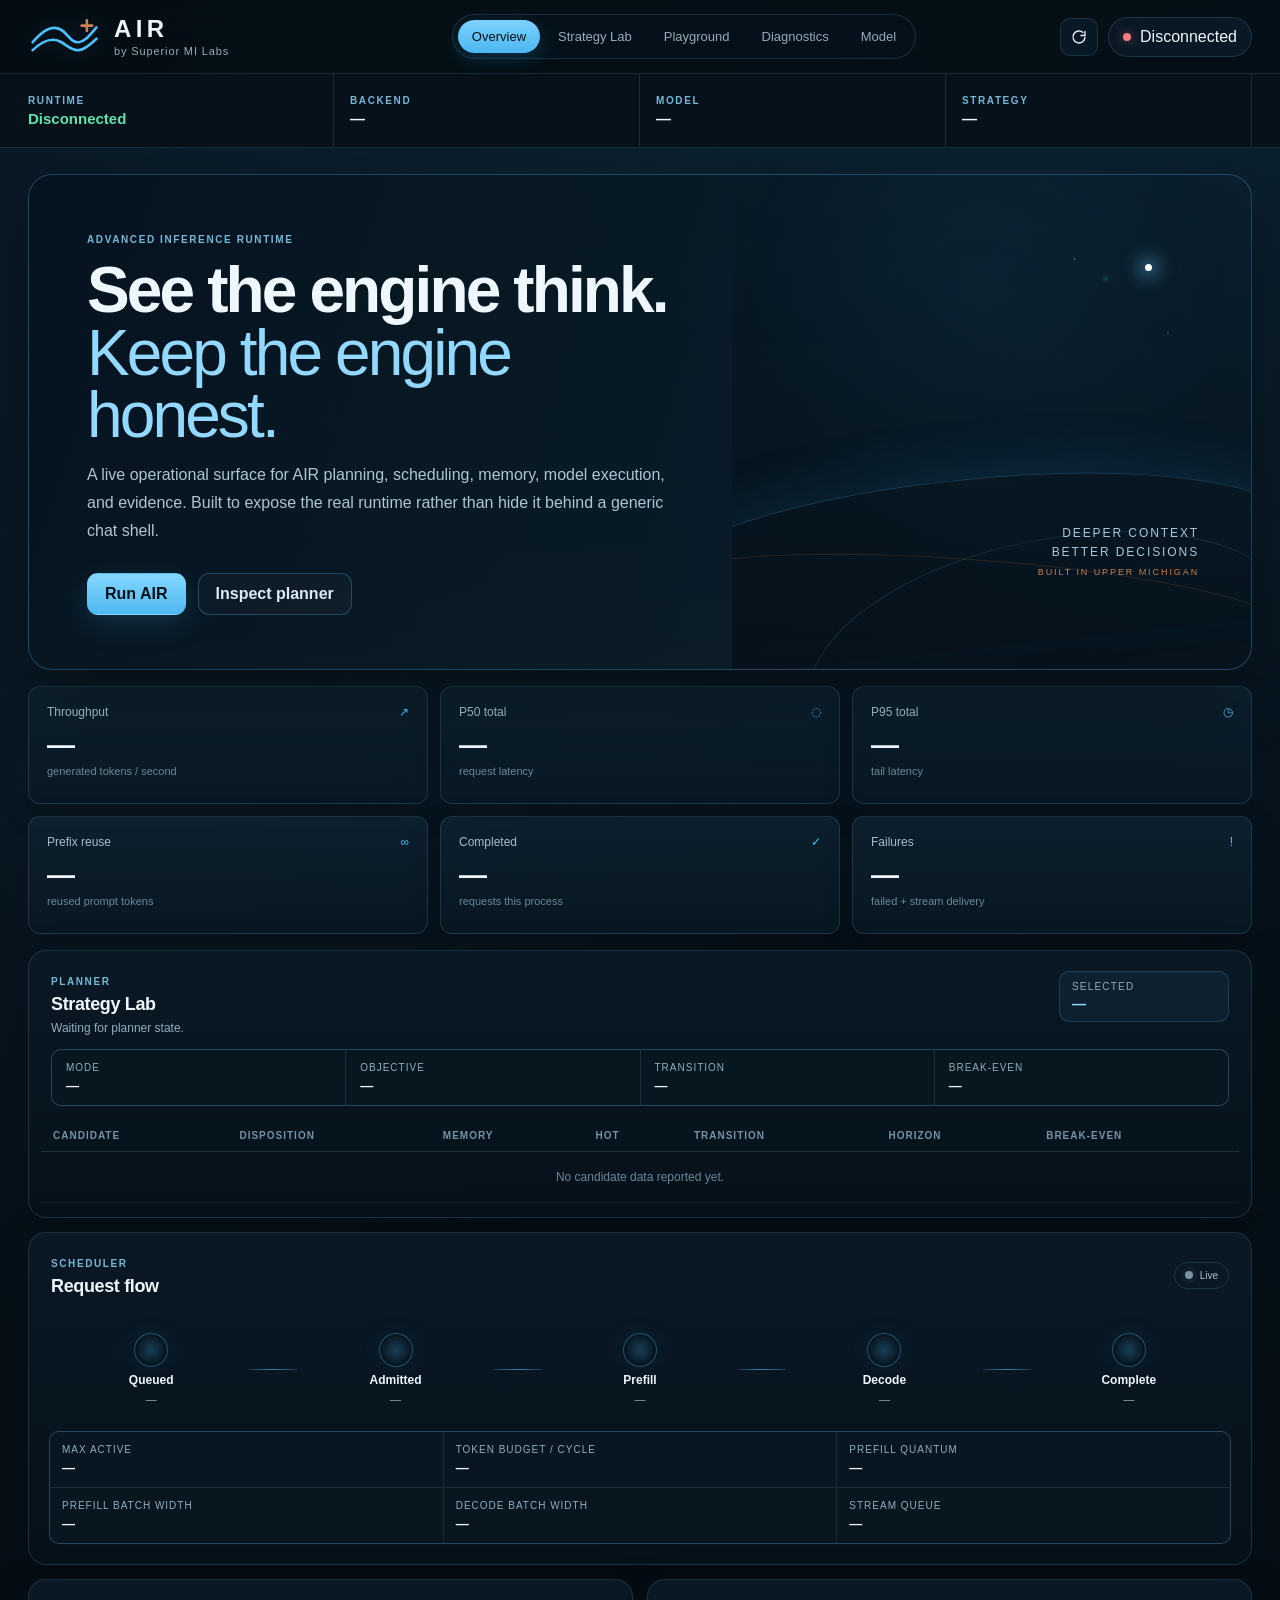
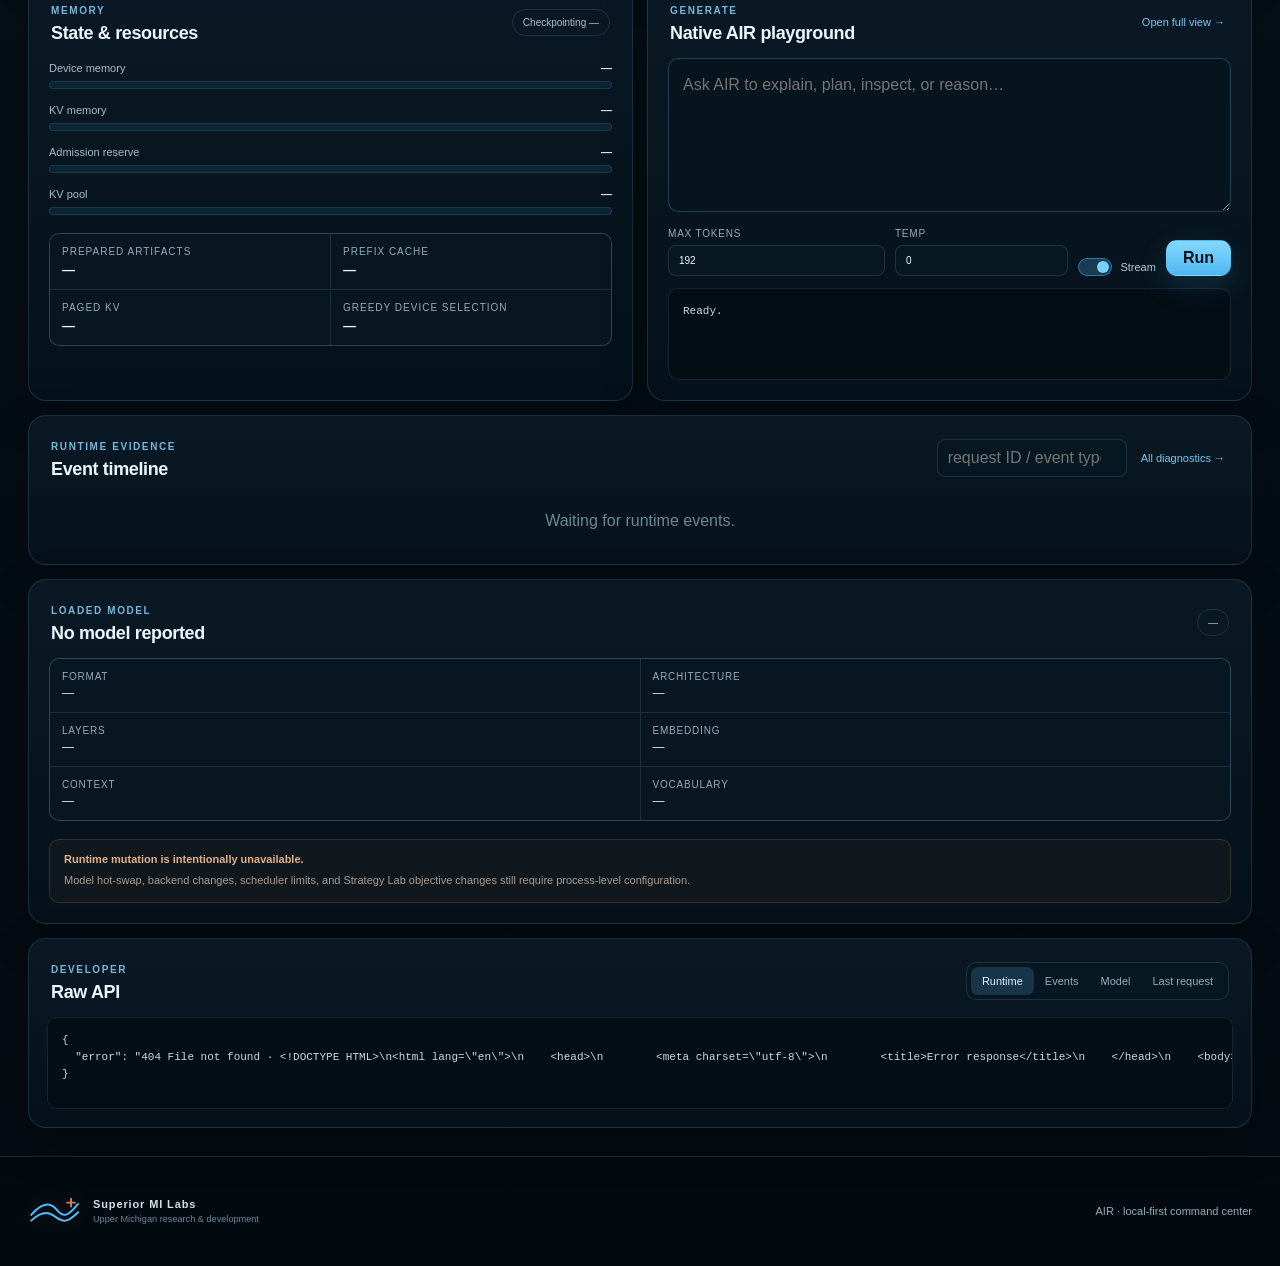
==== web/index.html @ d056caa7 "AIR 0.9.12 public source release" ====
<!doctype html>
<html lang="en">
<head>
  <meta charset="utf-8" />
  <meta name="viewport" content="width=device-width, initial-scale=1" />
  <meta name="theme-color" content="#07111a" />
  <meta name="color-scheme" content="dark" />
  <title>AIR Command Center · Superior MI Labs</title>
  <meta name="description" content="AIR runtime command center by Superior MI Labs." />
  <link rel="stylesheet" href="./styles.css" />
</head>
<body>
  <div class="app-shell" id="appShell">
    <header class="site-header">
      <a class="brand" href="#overview" aria-label="AIR home">
        <svg class="brand-mark" viewBox="0 0 84 48" role="img" aria-label="Superior MI Labs wave mark">
          <path d="M5 30c13-15 23-20 33-14 8 5 11 15 20 14 7-1 12-8 20-17" />
          <path d="M5 39c13-12 23-15 33-9 7 4 12 10 20 9 8-1 13-7 20-13" />
          <path class="mark-accent" d="M67 5v12M61 11h12" />
        </svg>
        <span class="brand-copy">
          <strong>AIR</strong>
          <span>by Superior MI Labs</span>
        </span>
      </a>

      <nav class="main-nav" aria-label="Primary navigation">
        <button class="nav-link active" data-view="overview">Overview</button>
        <button class="nav-link" data-view="strategy">Strategy Lab</button>
        <button class="nav-link" data-view="playground">Playground</button>
        <button class="nav-link" data-view="diagnostics">Diagnostics</button>
        <button class="nav-link" data-view="model">Model</button>
      </nav>

      <div class="header-actions">
        <button class="icon-button" id="refreshNow" title="Refresh now" aria-label="Refresh runtime">
          <svg viewBox="0 0 24 24"><path d="M20 12a8 8 0 1 1-2.3-5.7M20 4v6h-6"/></svg>
        </button>
        <button class="connection-pill" id="connectionPill" aria-live="polite">
          <span class="status-dot status-unknown"></span>
          <span id="connectionLabel">Connecting</span>
        </button>
      </div>
    </header>

    <div class="status-strip" aria-label="Live runtime summary">
      <div class="strip-item emphasis">
        <span class="eyebrow">Runtime</span>
        <strong id="stripStatus">Connecting…</strong>
      </div>
      <div class="strip-item"><span class="eyebrow">Backend</span><strong id="stripBackend">—</strong></div>
      <div class="strip-item"><span class="eyebrow">Model</span><strong id="stripModel">—</strong></div>
      <div class="strip-item"><span class="eyebrow">Strategy</span><strong id="stripStrategy">—</strong></div>
      <div class="strip-item"><span class="eyebrow">Active</span><strong id="stripActive">—</strong></div>
      <div class="strip-item"><span class="eyebrow">Queued</span><strong id="stripQueued">—</strong></div>
      <div class="strip-item wide"><span class="eyebrow">Generated tok/s</span><strong id="stripTps">—</strong><span class="sparkline" id="throughputSpark"></span></div>
    </div>

    <main>
      <section class="view active" id="view-overview" data-view-section="overview">
        <section class="hero-panel">
          <div class="hero-copy">
            <span class="kicker">Advanced Inference Runtime</span>
            <h1>See the engine think.<br><span>Keep the engine honest.</span></h1>
            <p>A live operational surface for AIR planning, scheduling, memory, model execution, and evidence. Built to expose the real runtime rather than hide it behind a generic chat shell.</p>
            <div class="hero-actions">
              <button class="primary-button" data-jump="playground">Run AIR</button>
              <button class="secondary-button" data-jump="strategy">Inspect planner</button>
            </div>
          </div>
          <div class="hero-visual" aria-hidden="true">
            <div class="horizon horizon-one"></div>
            <div class="horizon horizon-two"></div>
            <div class="horizon horizon-three"></div>
            <div class="north-star"></div>
            <div class="hero-quote">DEEPER CONTEXT<br>BETTER DECISIONS<br><span>BUILT IN UPPER MICHIGAN</span></div>
          </div>
        </section>

        <section class="metric-grid" aria-label="Runtime metrics">
          <article class="metric-card"><div class="metric-head"><span>Throughput</span><span class="metric-icon">↗</span></div><strong id="metricTps">—</strong><small>generated tokens / second</small></article>
          <article class="metric-card"><div class="metric-head"><span>P50 total</span><span class="metric-icon">◌</span></div><strong id="metricP50">—</strong><small>request latency</small></article>
          <article class="metric-card"><div class="metric-head"><span>P95 total</span><span class="metric-icon">◷</span></div><strong id="metricP95">—</strong><small>tail latency</small></article>
          <article class="metric-card"><div class="metric-head"><span>Prefix reuse</span><span class="metric-icon">∞</span></div><strong id="metricPrefix">—</strong><small>reused prompt tokens</small></article>
          <article class="metric-card"><div class="metric-head"><span>Completed</span><span class="metric-icon">✓</span></div><strong id="metricCompleted">—</strong><small>requests this process</small></article>
          <article class="metric-card"><div class="metric-head"><span>Failures</span><span class="metric-icon">!</span></div><strong id="metricFailed">—</strong><small>failed + stream delivery</small></article>
        </section>

        <section class="dashboard-grid">
          <article class="panel panel-strategy">
            <div class="panel-header">
              <div><span class="panel-kicker">Planner</span><h2>Strategy Lab</h2><p id="plannerReason">Waiting for planner state.</p></div>
              <div class="selected-strategy"><span>Selected</span><strong id="strategySelected">—</strong></div>
            </div>
            <div class="strategy-summary" id="strategySummary">
              <div><span>Mode</span><strong id="plannerMode">—</strong></div>
              <div><span>Objective</span><strong id="plannerObjective">—</strong></div>
              <div><span>Transition</span><strong id="plannerTransition">—</strong></div>
              <div><span>Break-even</span><strong id="plannerBreakEven">—</strong></div>
            </div>
            <div class="table-wrap">
              <table class="data-table">
                <thead><tr><th>Candidate</th><th>Disposition</th><th>Memory</th><th>Hot</th><th>Transition</th><th>Horizon</th><th>Break-even</th></tr></thead>
                <tbody id="candidateRows"><tr><td colspan="7" class="empty-cell">No candidate data reported yet.</td></tr></tbody>
              </table>
            </div>
          </article>

          <article class="panel panel-flow">
            <div class="panel-header compact">
              <div><span class="panel-kicker">Scheduler</span><h2>Request flow</h2></div>
              <span class="live-badge"><span class="status-dot status-unknown"></span>Live</span>
            </div>
            <div class="flow-line" id="requestFlow">
              <div class="flow-stage"><span class="flow-orb" id="flowQueuedOrb"></span><strong>Queued</strong><em id="flowQueued">—</em></div>
              <span class="flow-connector"></span>
              <div class="flow-stage"><span class="flow-orb" id="flowAdmittedOrb"></span><strong>Admitted</strong><em id="flowAdmitted">—</em></div>
              <span class="flow-connector"></span>
              <div class="flow-stage"><span class="flow-orb" id="flowPrefillOrb"></span><strong>Prefill</strong><em id="flowPrefill">—</em></div>
              <span class="flow-connector"></span>
              <div class="flow-stage"><span class="flow-orb" id="flowDecodeOrb"></span><strong>Decode</strong><em id="flowDecode">—</em></div>
              <span class="flow-connector"></span>
              <div class="flow-stage"><span class="flow-orb" id="flowCompleteOrb"></span><strong>Complete</strong><em id="flowComplete">—</em></div>
            </div>
            <div class="scheduler-grid">
              <div><span>Max active</span><strong id="schedMaxActive">—</strong></div>
              <div><span>Token budget / cycle</span><strong id="schedTokenBudget">—</strong></div>
              <div><span>Prefill quantum</span><strong id="schedPrefillQuantum">—</strong></div>
              <div><span>Prefill batch width</span><strong id="schedPrefillBatch">—</strong></div>
              <div><span>Decode batch width</span><strong id="schedDecodeBatch">—</strong></div>
              <div><span>Stream queue</span><strong id="schedStreamQueue">—</strong></div>
            </div>
          </article>

          <article class="panel panel-memory">
            <div class="panel-header compact">
              <div><span class="panel-kicker">Memory</span><h2>State & resources</h2></div>
              <span class="capability-chip" id="checkpointingChip">Checkpointing —</span>
            </div>
            <div class="resource-bars">
              <div class="resource-row"><div><span>Device memory</span><strong id="deviceMemoryLabel">—</strong></div><div class="bar"><span id="deviceMemoryBar"></span></div></div>
              <div class="resource-row"><div><span>KV memory</span><strong id="kvMemoryLabel">—</strong></div><div class="bar"><span id="kvMemoryBar"></span></div></div>
              <div class="resource-row"><div><span>Admission reserve</span><strong id="admissionLabel">—</strong></div><div class="bar"><span id="admissionBar"></span></div></div>
              <div class="resource-row"><div><span>KV pool</span><strong id="kvPoolLabel">—</strong></div><div class="bar"><span id="kvPoolBar"></span></div></div>
            </div>
            <div class="memory-facts">
              <div><span>Prepared artifacts</span><strong id="preparedArtifacts">—</strong></div>
              <div><span>Prefix cache</span><strong id="prefixCacheCap">—</strong></div>
              <div><span>Paged KV</span><strong id="pagedKvCap">—</strong></div>
              <div><span>Greedy device selection</span><strong id="greedyCap">—</strong></div>
            </div>
            <div class="optional-module" id="sequenceStoreModule" hidden>
              <span class="panel-kicker">Detected capability</span>
              <h3>Sequence state store</h3>
              <div class="mini-grid" id="sequenceStoreGrid"></div>
            </div>
          </article>

          <article class="panel panel-playground compact-playground">
            <div class="panel-header compact">
              <div><span class="panel-kicker">Generate</span><h2>Native AIR playground</h2></div>
              <button class="text-button" data-jump="playground">Open full view →</button>
            </div>
            <textarea id="quickPrompt" rows="5" placeholder="Ask AIR to explain, plan, inspect, or reason…"></textarea>
            <div class="quick-controls">
              <label>Max tokens <input id="quickMaxTokens" type="number" min="1" max="4096" value="192"></label>
              <label>Temp <input id="quickTemperature" type="number" min="0" max="2" step="0.1" value="0"></label>
              <label class="toggle-label"><input id="quickStream" type="checkbox" checked><span class="toggle"></span>Stream</label>
              <button class="primary-button small" id="quickRun">Run</button>
            </div>
            <pre class="response-box" id="quickResponse" aria-live="polite">Ready.</pre>
          </article>

          <article class="panel panel-events">
            <div class="panel-header compact">
              <div><span class="panel-kicker">Runtime evidence</span><h2>Event timeline</h2></div>
              <div class="event-controls"><input id="overviewEventFilter" type="search" placeholder="request ID / event type"><button class="text-button" data-jump="diagnostics">All diagnostics →</button></div>
            </div>
            <div class="event-list" id="overviewEvents"><div class="empty-state">Waiting for runtime events.</div></div>
          </article>

          <article class="panel panel-model">
            <div class="panel-header compact">
              <div><span class="panel-kicker">Loaded model</span><h2 id="modelTitle">No model reported</h2></div>
              <span class="backend-badge" id="modelBackendBadge">—</span>
            </div>
            <dl class="spec-grid">
              <div><dt>Format</dt><dd id="modelFormat">—</dd></div>
              <div><dt>Architecture</dt><dd id="modelArch">—</dd></div>
              <div><dt>Layers</dt><dd id="modelLayers">—</dd></div>
              <div><dt>Embedding</dt><dd id="modelEmbedding">—</dd></div>
              <div><dt>Context</dt><dd id="modelContext">—</dd></div>
              <div><dt>Vocabulary</dt><dd id="modelVocab">—</dd></div>
            </dl>
            <div class="readonly-note"><strong>Runtime mutation is intentionally unavailable.</strong><span>Model hot-swap, backend changes, scheduler limits, and Strategy Lab objective changes still require process-level configuration.</span></div>
          </article>

          <article class="panel panel-api">
            <div class="panel-header compact">
              <div><span class="panel-kicker">Developer</span><h2>Raw API</h2></div>
              <div class="segmented compact-segmented" id="rawApiTabs">
                <button class="segment active" data-raw="runtime">Runtime</button>
                <button class="segment" data-raw="events">Events</button>
                <button class="segment" data-raw="model">Model</button>
                <button class="segment" data-raw="last">Last request</button>
              </div>
            </div>
            <pre class="code-panel" id="rawApiOutput">{}</pre>
          </article>
        </section>
      </section>

      <section class="view" id="view-strategy" data-view-section="strategy">
        <div class="section-heading"><span class="kicker">Strategy Lab</span><h1>Planner decisions, exposed.</h1><p>The selected strategy and every reported candidate remain tied to AIR's runtime snapshot. This page never fabricates a planner verdict.</p></div>
        <div class="two-column-layout">
          <article class="panel large-panel">
            <div class="panel-header"><div><span class="panel-kicker">Current planner</span><h2 id="strategyPageSelected">—</h2><p id="strategyPageReason">No planner decision reported yet.</p></div><span class="backend-badge" id="strategyPageBackend">—</span></div>
            <div class="decision-grid">
              <div><span>Mode</span><strong id="strategyMode">—</strong></div><div><span>Manifest</span><strong id="strategyManifest">—</strong></div><div><span>Objective</span><strong id="strategyObjective">—</strong></div><div><span>Eligible</span><strong id="strategyEligible">—</strong></div><div><span>Prepared state</span><strong id="strategyPrepared">—</strong></div><div><span>KV page</span><strong id="strategyKvPage">—</strong></div>
            </div>
            <div class="table-wrap spacious"><table class="data-table"><thead><tr><th>Strategy</th><th>Disposition</th><th>Eligible</th><th>Memory feasible</th><th>Prepared hot</th><th>Transition</th><th>Horizon</th><th>Break-even</th><th>Artifact bytes</th></tr></thead><tbody id="strategyPageRows"><tr><td colspan="9" class="empty-cell">No candidate data reported.</td></tr></tbody></table></div>
          </article>
          <aside class="panel insight-panel"><span class="panel-kicker">Execution tactics</span><h2>Selected physical path</h2><dl class="stacked-specs"><div><dt>Backend</dt><dd id="tacticBackend">—</dd></div><div><dt>Prefill quantum</dt><dd id="tacticPrefillQuantum">—</dd></div><div><dt>Prefill block linear</dt><dd id="tacticPrefillLinear">—</dd></div><div><dt>Decode block linear</dt><dd id="tacticDecodeLinear">—</dd></div><div><dt>Decode output linear</dt><dd id="tacticDecodeOutput">—</dd></div><div><dt>Prefill attention</dt><dd id="tacticPrefillAttention">—</dd></div><div><dt>Decode attention</dt><dd id="tacticDecodeAttention">—</dd></div></dl><div class="readonly-note"><strong>Read only by design.</strong><span>The current HTTP surface does not expose runtime planner mutation. AIR remains the sole decision authority.</span></div></aside>
        </div>
      </section>

      <section class="view" id="view-playground" data-view-section="playground">
        <div class="section-heading"><span class="kicker">Playground</span><h1>Talk to AIR without hiding AIR.</h1><p>Use the native endpoint for full request metrics, or the compatible chat/completion surfaces when semantics matter more than detailed timing.</p></div>
        <div class="playground-layout">
          <article class="panel playground-console">
            <div class="segmented" id="playgroundModeTabs"><button class="segment active" data-mode="native">Native AIR</button><button class="segment" data-mode="chat">Chat</button><button class="segment" data-mode="completion">Completion</button></div>
            <textarea id="playgroundPrompt" rows="12" placeholder="Describe what you want AIR to reason about…"></textarea>
            <div class="control-grid">
              <label>Max tokens<input id="maxTokens" type="number" min="1" max="8192" value="256"></label>
              <label>Temperature<input id="temperature" type="number" min="0" max="2" step="0.1" value="0"></label>
              <label>Top-p<input id="topP" type="number" min="0" max="1" step="0.05" value="1"></label>
              <label>Top-k<input id="topK" type="number" min="0" max="1000" value="0"></label>
              <label>Seed<input id="seed" type="number" value="0"></label>
              <label class="toggle-label strong-toggle"><input id="streamToggle" type="checkbox" checked><span class="toggle"></span>Streaming</label>
            </div>
            <div class="run-row"><button class="primary-button" id="runPlayground">Run request</button><button class="secondary-button danger" id="abortPlayground" disabled>Abort stream</button><span id="playgroundStatus">Ready.</span></div>
            <pre class="response-box large" id="playgroundResponse" aria-live="polite"></pre>
          </article>
          <aside class="panel request-inspector"><span class="panel-kicker">Request inspector</span><h2>Native timing</h2><div class="waterfall" id="timingWaterfall"><div class="empty-state">Run a native AIR request to populate detailed request metrics.</div></div><div class="inspector-facts" id="requestFacts"></div></aside>
        </div>
      </section>

      <section class="view" id="view-diagnostics" data-view-section="diagnostics">
        <div class="section-heading"><span class="kicker">Diagnostics</span><h1>Events first. Assumptions never.</h1><p>A bounded browser history merges AIR's recent event window by sequence number. Filters are presentation-only.</p></div>
        <article class="panel diagnostics-panel">
          <div class="diagnostic-toolbar"><input id="eventSearch" type="search" placeholder="Filter by request ID, type, detail, or sequence"><select id="eventTypeFilter"><option value="">All event types</option></select><span id="eventCount">0 events</span></div>
          <div class="diagnostic-table-wrap"><table class="data-table diagnostic-table"><thead><tr><th>Time</th><th>Seq</th><th>Category</th><th>Event</th><th>Request</th><th>Detail</th></tr></thead><tbody id="diagnosticRows"><tr><td colspan="6" class="empty-cell">No events reported.</td></tr></tbody></table></div>
        </article>
        <div class="two-column-layout lower-gap">
          <article class="panel"><div class="panel-header compact"><div><span class="panel-kicker">Raw diagnostics</span><h2>Prometheus metrics</h2></div><button class="text-button" id="refreshMetrics">Refresh</button></div><pre class="code-panel tall" id="metricsOutput"># Metrics not loaded yet.</pre></article>
          <article class="panel"><span class="panel-kicker">Connection</span><h2>Frontend runtime behavior</h2><dl class="stacked-specs"><div><dt>Polling</dt><dd>0.8s visible / 3s hidden</dd></div><div><dt>Event history</dt><dd>Bounded to 400 unique sequences</dd></div><div><dt>Transport</dt><dd>Same-origin fetch</dd></div><div><dt>Streaming</dt><dd>POST + ReadableStream SSE parsing</dd></div><div><dt>Output rendering</dt><dd>Text only</dd></div></dl><div class="readonly-note"><strong>Security boundary</strong><span>This command center assumes AIR remains local-only. Do not expose an unauthenticated admin surface directly to the public Internet.</span></div></article>
        </div>
      </section>

      <section class="view" id="view-model" data-view-section="model">
        <div class="section-heading"><span class="kicker">Model</span><h1>Loaded model metadata.</h1><p>Reported directly by AIR's model endpoints. No synthetic capability claims.</p></div>
        <div class="model-layout">
          <article class="panel model-hero-card"><span class="panel-kicker">Active model</span><h2 id="modelPageTitle">No model reported</h2><p id="modelPageSubtitle">Waiting for /model.</p><div class="model-stat-row"><div><span>Architecture</span><strong id="modelPageArch">—</strong></div><div><span>Context</span><strong id="modelPageContext">—</strong></div><div><span>Layers</span><strong id="modelPageLayers">—</strong></div><div><span>Embedding</span><strong id="modelPageEmbedding">—</strong></div></div></article>
          <article class="panel"><span class="panel-kicker">OpenAI-compatible discovery</span><h2>/v1/models</h2><pre class="code-panel tall" id="modelsOutput">{}</pre></article>
        </div>
      </section>
    </main>

    <footer class="site-footer"><div class="footer-brand"><svg class="brand-mark small-mark" viewBox="0 0 84 48"><path d="M5 30c13-15 23-20 33-14 8 5 11 15 20 14 7-1 12-8 20-17"/><path d="M5 39c13-12 23-15 33-9 7 4 12 10 20 9 8-1 13-7 20-13"/><path class="mark-accent" d="M67 5v12M61 11h12"/></svg><span><strong>Superior MI Labs</strong><small>Upper Michigan research & development</small></span></div><span>AIR · local-first command center</span></footer>
  </div>
  <noscript><div class="noscript">AIR Command Center requires JavaScript to read the live runtime APIs.</div></noscript>
  <script src="./app.js" defer></script>
</body>
</html>
---- web/styles.css ----
:root {
  --bg: #061018;
  --bg-deep: #030a10;
  --surface: rgba(10, 24, 35, 0.86);
  --surface-2: rgba(12, 31, 45, 0.92);
  --surface-3: rgba(18, 40, 57, 0.86);
  --line: rgba(135, 192, 225, 0.16);
  --line-strong: rgba(94, 185, 240, 0.28);
  --text: #eef7fd;
  --muted: #94acbb;
  --muted-2: #6c8798;
  --lake: #50bfff;
  --lake-2: #2a8fcb;
  --teal: #50d8c6;
  --green: #65e3ad;
  --amber: #d6a15f;
  --copper: #c98352;
  --red: #f07c82;
  --shadow: 0 22px 70px rgba(0,0,0,.32);
  --radius: 18px;
  --radius-sm: 12px;
  --font: Inter, ui-sans-serif, -apple-system, BlinkMacSystemFont, "Segoe UI", sans-serif;
  --mono: "SFMono-Regular", Consolas, "Liberation Mono", Menlo, monospace;
}
* { box-sizing: border-box; }
html { background: var(--bg-deep); scroll-behavior: smooth; }
body { margin: 0; min-width: 320px; color: var(--text); background:
  radial-gradient(circle at 78% -10%, rgba(42,143,203,.18), transparent 38%),
  radial-gradient(circle at 10% 20%, rgba(36,104,146,.10), transparent 30%),
  linear-gradient(180deg, #07131d 0%, #061018 38%, #040b11 100%); font-family: var(--font); }
body::before { content:""; position:fixed; inset:0; pointer-events:none; opacity:.22; background-image: linear-gradient(rgba(255,255,255,.018) 1px, transparent 1px), linear-gradient(90deg, rgba(255,255,255,.018) 1px, transparent 1px); background-size: 44px 44px; mask-image: linear-gradient(to bottom, black, transparent 75%); }
button, input, textarea, select { font: inherit; }
button { color: inherit; }
button:focus-visible, input:focus-visible, textarea:focus-visible, select:focus-visible { outline: 2px solid var(--lake); outline-offset: 2px; }
.app-shell { min-height: 100vh; }
.site-header { position: sticky; top:0; z-index:50; height:74px; display:grid; grid-template-columns: 280px 1fr auto; align-items:center; gap:24px; padding:0 28px; background: rgba(4,12,18,.86); border-bottom:1px solid var(--line); backdrop-filter: blur(18px); }
.brand { display:flex; align-items:center; gap:12px; color:inherit; text-decoration:none; min-width:0; }
.brand-mark { width:74px; height:42px; fill:none; stroke:var(--lake); stroke-width:3; stroke-linecap:round; stroke-linejoin:round; filter: drop-shadow(0 0 12px rgba(80,191,255,.14)); }
.mark-accent { stroke:var(--copper); }
.brand-copy { display:flex; flex-direction:column; line-height:1; gap:5px; }
.brand-copy strong { font-size:24px; letter-spacing:.18em; }
.brand-copy span { font-size:11px; color:var(--muted); letter-spacing:.08em; }
.main-nav { justify-self:center; display:flex; gap:4px; padding:5px; border:1px solid var(--line); border-radius:999px; background:rgba(8,20,29,.72); }
.nav-link { border:0; background:transparent; color:var(--muted); border-radius:999px; padding:9px 14px; cursor:pointer; font-size:13px; transition:.2s ease; }
.nav-link:hover { color:var(--text); background:rgba(255,255,255,.04); }
.nav-link.active { color:#041019; background:linear-gradient(180deg,#7dd1ff,#4db7ef); box-shadow:0 6px 20px rgba(43,157,220,.22); }
.header-actions { display:flex; align-items:center; gap:10px; }
.icon-button { width:38px; height:38px; display:grid; place-items:center; border:1px solid var(--line); background:rgba(12,30,42,.72); border-radius:10px; cursor:pointer; }
.icon-button svg { width:18px; height:18px; fill:none; stroke:currentColor; stroke-width:1.8; }
.connection-pill { min-width:118px; border:1px solid var(--line); background:rgba(12,30,42,.72); border-radius:999px; padding:10px 14px; display:flex; align-items:center; gap:9px; cursor:default; }
.status-dot { width:8px; height:8px; border-radius:50%; display:inline-block; background:#637583; box-shadow:0 0 0 4px rgba(99,117,131,.08); }
.status-ok { background:var(--green); box-shadow:0 0 12px rgba(101,227,173,.65); }
.status-bad { background:var(--red); box-shadow:0 0 12px rgba(240,124,130,.55); }
.status-unknown { background:#7894a6; }
.status-strip { position:sticky; top:74px; z-index:40; display:grid; grid-template-columns:1.1fr repeat(5, minmax(100px,1fr)) 1.35fr; padding:0 28px; min-height:74px; background:rgba(6,17,25,.88); border-bottom:1px solid var(--line); backdrop-filter: blur(16px); }
.strip-item { min-width:0; padding:13px 16px; border-right:1px solid var(--line); display:flex; flex-direction:column; justify-content:center; gap:4px; }
.strip-item:first-child { padding-left:0; }
.strip-item:last-child { border-right:0; }
.strip-item strong { font-size:15px; white-space:nowrap; overflow:hidden; text-overflow:ellipsis; }
.eyebrow, .panel-kicker, .kicker { color:#79b7d8; text-transform:uppercase; letter-spacing:.16em; font-size:10px; font-weight:700; }
.strip-item.emphasis strong { color:var(--green); }
.strip-item.wide { position:relative; }
.sparkline { position:absolute; right:12px; bottom:15px; width:72px; height:22px; opacity:.7; background:linear-gradient(180deg,transparent 45%,rgba(80,191,255,.25) 46%,transparent 50%); clip-path:polygon(0 65%,8% 55%,18% 62%,28% 38%,38% 48%,48% 28%,58% 35%,68% 18%,77% 27%,88% 8%,100% 15%,100% 100%,0 100%); border-bottom:1px solid rgba(80,191,255,.35); }
main { padding:26px 28px 0; }
.view { display:none; animation:fadeIn .22s ease; }
.view.active { display:block; }
@keyframes fadeIn { from{opacity:.35; transform:translateY(4px)} to{opacity:1; transform:none} }
.hero-panel { position:relative; overflow:hidden; min-height:360px; border:1px solid var(--line-strong); border-radius:24px; background:linear-gradient(108deg,rgba(5,20,31,.98) 0%,rgba(8,25,37,.96) 43%,rgba(11,33,49,.80) 100%); box-shadow:var(--shadow); display:grid; grid-template-columns:1.15fr .85fr; }
.hero-panel::before { content:""; position:absolute; inset:0; opacity:.35; background:radial-gradient(circle at 78% 26%,rgba(80,191,255,.17),transparent 25%), linear-gradient(180deg,transparent 68%,rgba(201,131,82,.05)); }
.hero-copy { padding:54px 58px; position:relative; z-index:2; }
.hero-copy h1 { margin:12px 0 14px; font-size:clamp(40px,5vw,68px); line-height:.98; letter-spacing:-.045em; max-width:780px; }
.hero-copy h1 span { color:#93d8ff; font-weight:500; }
.hero-copy p { max-width:720px; margin:0; color:#b0c5d1; font-size:16px; line-height:1.75; }
.hero-actions { display:flex; gap:12px; margin-top:28px; }
.primary-button, .secondary-button { border-radius:11px; min-height:42px; padding:0 17px; cursor:pointer; font-weight:700; border:1px solid transparent; transition:.18s ease; }
.primary-button { color:#041018; background:linear-gradient(180deg,#84d7ff,#4fb8f1); box-shadow:0 10px 28px rgba(60,162,217,.18); }
.primary-button:hover { transform:translateY(-1px); filter:brightness(1.06); }
.primary-button.small { min-height:36px; padding:0 16px; }
.secondary-button { background:rgba(255,255,255,.025); border-color:var(--line-strong); color:#d9ebf5; }
.secondary-button:hover { background:rgba(255,255,255,.055); }
.secondary-button.danger { border-color:rgba(240,124,130,.28); color:#ffb0b4; }
.hero-visual { position:relative; min-height:360px; overflow:hidden; }
.hero-visual::before { content:""; position:absolute; inset:0; background:radial-gradient(circle at 72% 21%,rgba(80,191,255,.22),transparent 4px), radial-gradient(circle at 66% 17%,rgba(255,255,255,.65),transparent 1px), radial-gradient(circle at 84% 32%,rgba(255,255,255,.4),transparent 1px), linear-gradient(180deg,rgba(3,10,16,.02),rgba(2,8,13,.52)); }
.horizon { position:absolute; left:-18%; right:-10%; border:1px solid rgba(91,177,224,.23); border-bottom:0; border-radius:48% 50% 0 0; transform:rotate(-6deg); }
.horizon-one { height:170px; bottom:20px; box-shadow:0 -18px 48px rgba(42,143,203,.12); }
.horizon-two { height:110px; bottom:0; transform:rotate(4deg); border-color:rgba(201,131,82,.18); }
.horizon-three { height:250px; bottom:-120px; left:14%; transform:rotate(-12deg); border-color:rgba(123,200,241,.12); }
.north-star { position:absolute; right:19%; top:18%; width:7px; height:7px; border-radius:50%; background:white; box-shadow:0 0 18px 6px rgba(112,199,245,.5); }
.hero-quote { position:absolute; right:10%; bottom:18%; z-index:3; text-align:right; color:#a7c8da; letter-spacing:.16em; line-height:1.55; font-size:12px; }
.hero-quote span { color:var(--copper); font-size:9px; }
.metric-grid { display:grid; grid-template-columns:repeat(6,1fr); gap:12px; margin:16px 0; }
.metric-card { min-height:118px; padding:18px; border:1px solid var(--line); border-radius:var(--radius-sm); background:linear-gradient(180deg,rgba(14,34,48,.86),rgba(8,24,35,.88)); box-shadow:0 10px 32px rgba(0,0,0,.15); }
.metric-head { display:flex; justify-content:space-between; align-items:center; color:#a5bdcb; font-size:12px; }
.metric-icon { color:var(--lake); }
.metric-card strong { display:block; margin-top:10px; font-size:28px; letter-spacing:-.03em; }
.metric-card small { color:var(--muted-2); font-size:11px; }
.dashboard-grid {
  display:grid;
  grid-template-columns:1.15fr 1fr .9fr;
  grid-template-areas:
    "strategy strategy memory"
    "flow flow playground"
    "events events model"
    "api api api";
  gap:14px;
  align-items:stretch;
}
.panel { border:1px solid var(--line); border-radius:var(--radius); background:linear-gradient(180deg,rgba(10,26,38,.9),rgba(6,18,27,.93)); box-shadow:0 16px 48px rgba(0,0,0,.18); overflow:hidden; }
.panel-header { padding:20px 22px 14px; display:flex; justify-content:space-between; gap:18px; align-items:flex-start; }
.panel-header.compact { align-items:center; }
.panel-header h2, .panel h2 { margin:5px 0 0; font-size:18px; letter-spacing:-.02em; }
.panel-header p { margin:6px 0 0; color:var(--muted); font-size:12px; max-width:700px; }
.panel-strategy { grid-area:strategy; }
.panel-flow { grid-area:flow; }
.panel-memory { grid-area:memory; }
.panel-playground { grid-area:playground; }
.panel-events { grid-area:events; }
.panel-model { grid-area:model; }
.panel-api { grid-area:api; }
.selected-strategy { padding:9px 12px; min-width:170px; border:1px solid rgba(80,191,255,.2); border-radius:10px; background:rgba(80,191,255,.06); }
.selected-strategy span { display:block; color:var(--muted); font-size:10px; text-transform:uppercase; letter-spacing:.12em; }
.selected-strategy strong { display:block; margin-top:4px; color:#91d9ff; font-size:14px; }
.strategy-summary { display:grid; grid-template-columns:repeat(4,1fr); gap:1px; margin:0 22px 14px; border:1px solid var(--line); border-radius:10px; overflow:hidden; background:var(--line); }
.strategy-summary > div { background:rgba(7,22,32,.96); padding:12px 14px; }
.strategy-summary span, .scheduler-grid span, .memory-facts span, .decision-grid span, .model-stat-row span { display:block; color:var(--muted); font-size:10px; text-transform:uppercase; letter-spacing:.1em; }
.strategy-summary strong, .scheduler-grid strong, .memory-facts strong, .decision-grid strong, .model-stat-row strong { display:block; margin-top:5px; font-size:13px; }
.table-wrap { overflow:auto; padding:0 12px 14px; }
.table-wrap.spacious { padding:0 18px 20px; }
.data-table { width:100%; border-collapse:separate; border-spacing:0; min-width:720px; font-size:12px; }
.data-table th { text-align:left; color:#7593a4; font-size:10px; text-transform:uppercase; letter-spacing:.1em; font-weight:700; padding:10px 12px; border-bottom:1px solid var(--line); background:rgba(7,20,30,.66); }
.data-table td { padding:11px 12px; border-bottom:1px solid rgba(135,192,225,.08); color:#c7d9e4; }
.data-table tbody tr:hover td { background:rgba(80,191,255,.035); }
.data-table .selected-row td { background:rgba(80,191,255,.07); color:#e8f7ff; }
.empty-cell, .empty-state { color:var(--muted-2) !important; padding:18px !important; text-align:center; }
.badge { display:inline-flex; align-items:center; border-radius:999px; padding:4px 8px; font-size:10px; font-weight:700; border:1px solid var(--line); }
.badge.good { color:#82efc0; border-color:rgba(101,227,173,.22); background:rgba(101,227,173,.06); }
.badge.warn { color:#e7b77e; border-color:rgba(214,161,95,.24); background:rgba(214,161,95,.06); }
.badge.bad { color:#ff9ba1; border-color:rgba(240,124,130,.24); background:rgba(240,124,130,.06); }
.live-badge, .backend-badge, .capability-chip { display:inline-flex; align-items:center; gap:7px; border:1px solid var(--line); border-radius:999px; padding:7px 10px; color:#a9c0cc; font-size:10px; white-space:nowrap; }
.flow-line { display:grid; grid-template-columns:1fr 48px 1fr 48px 1fr 48px 1fr 48px 1fr; align-items:center; padding:22px 24px 10px; }
.flow-stage { display:flex; flex-direction:column; align-items:center; gap:6px; min-width:0; }
.flow-stage strong { font-size:12px; }
.flow-stage em { font-style:normal; color:var(--muted); font-size:11px; }
.flow-orb { width:34px; height:34px; border-radius:50%; border:1px solid rgba(80,191,255,.35); background:radial-gradient(circle,rgba(80,191,255,.24),rgba(80,191,255,.04) 58%,transparent 60%); box-shadow:0 0 24px rgba(80,191,255,.08); }
.flow-orb.active { border-color:var(--green); background:radial-gradient(circle,rgba(101,227,173,.38),rgba(101,227,173,.05) 58%,transparent 60%); box-shadow:0 0 22px rgba(101,227,173,.16); }
.flow-connector { height:1px; background:linear-gradient(90deg,rgba(80,191,255,.2),rgba(80,191,255,.65),rgba(80,191,255,.2)); }
.scheduler-grid { display:grid; grid-template-columns:repeat(3,1fr); gap:1px; margin:16px 20px 20px; border:1px solid var(--line); border-radius:10px; overflow:hidden; background:var(--line); }
.scheduler-grid > div { padding:12px; background:rgba(7,21,31,.94); }
.resource-bars { padding:4px 20px 10px; display:flex; flex-direction:column; gap:15px; }
.resource-row > div:first-child { display:flex; justify-content:space-between; gap:10px; margin-bottom:7px; font-size:11px; color:#a6bdc9; }
.resource-row strong { color:#dcebf3; font-weight:600; }
.bar { height:8px; background:#0c2534; border:1px solid rgba(135,192,225,.12); border-radius:999px; overflow:hidden; }
.bar span { display:block; height:100%; width:0; background:linear-gradient(90deg,#2c94cb,#69cff9); border-radius:inherit; transition:width .35s ease; }
.memory-facts { display:grid; grid-template-columns:1fr 1fr; gap:1px; margin:8px 20px 20px; border:1px solid var(--line); background:var(--line); border-radius:10px; overflow:hidden; }
.memory-facts > div { padding:12px; background:rgba(7,21,31,.94); }
.optional-module { margin:0 20px 20px; padding:14px; border:1px dashed rgba(80,191,255,.25); border-radius:10px; background:rgba(80,191,255,.035); }
.optional-module h3 { margin:5px 0 12px; font-size:14px; }
.mini-grid { display:grid; grid-template-columns:repeat(2,1fr); gap:8px; }
.mini-grid > div { padding:10px; border:1px solid var(--line); border-radius:8px; }
.compact-playground textarea, .playground-console textarea { width:calc(100% - 40px); margin:0 20px; resize:vertical; border:1px solid var(--line-strong); border-radius:10px; padding:14px; background:#06141e; color:var(--text); min-height:120px; line-height:1.55; }
.quick-controls { display:grid; grid-template-columns:1fr .8fr auto auto; gap:10px; align-items:end; padding:12px 20px; }
.quick-controls label, .control-grid label { display:flex; flex-direction:column; gap:6px; color:var(--muted); font-size:10px; text-transform:uppercase; letter-spacing:.08em; }
.quick-controls input, .control-grid input, .diagnostic-toolbar input, .diagnostic-toolbar select, .event-controls input { border:1px solid var(--line); border-radius:8px; background:#071722; color:var(--text); padding:9px 10px; }
.toggle-label { flex-direction:row !important; align-items:center; gap:8px !important; text-transform:none !important; letter-spacing:0 !important; font-size:11px !important; color:#b7ccd8 !important; cursor:pointer; }
.toggle-label input { position:absolute; opacity:0; pointer-events:none; }
.toggle { width:34px; height:18px; background:#183243; border:1px solid rgba(135,192,225,.25); border-radius:999px; position:relative; }
.toggle::after { content:""; position:absolute; width:12px; height:12px; left:2px; top:2px; border-radius:50%; background:#91a7b4; transition:.18s ease; }
.toggle-label input:checked + .toggle { background:rgba(80,191,255,.24); border-color:rgba(80,191,255,.45); }
.toggle-label input:checked + .toggle::after { transform:translateX(16px); background:#78d0ff; }
.response-box, .code-panel { margin:0 20px 20px; min-height:92px; max-height:260px; overflow:auto; white-space:pre-wrap; word-break:break-word; border:1px solid rgba(135,192,225,.14); border-radius:10px; background:#030d14; color:#c8dce8; padding:14px; font-family:var(--mono); font-size:11px; line-height:1.55; }
.response-box.large { min-height:320px; max-height:520px; }
.code-panel { margin:0 18px 18px; white-space:pre; }
.code-panel.tall { min-height:340px; max-height:560px; }
.event-controls { display:flex; align-items:center; gap:10px; }
.event-controls input { width:190px; }
.text-button { border:0; background:transparent; color:#76c9f5; cursor:pointer; padding:4px; font-size:11px; }
.event-list { padding:0 14px 16px; max-height:330px; overflow:auto; }
.event-row { display:grid; grid-template-columns:82px 155px 88px 1fr; gap:10px; align-items:center; padding:9px 8px; border-bottom:1px solid rgba(135,192,225,.08); font-size:11px; }
.event-row time { color:#7f99a9; font-family:var(--mono); }
.event-type { display:flex; align-items:center; gap:7px; color:#d2e2eb; }
.event-category { color:#77a8c3; font-size:10px; text-transform:uppercase; letter-spacing:.08em; }
.event-detail { color:#9eb4c1; overflow:hidden; text-overflow:ellipsis; white-space:nowrap; }
.spec-grid { display:grid; grid-template-columns:1fr 1fr; gap:1px; margin:0 20px 18px; border:1px solid var(--line); border-radius:10px; overflow:hidden; background:var(--line); }
.spec-grid > div { padding:12px; background:rgba(7,21,31,.94); }
dt { color:var(--muted); font-size:10px; text-transform:uppercase; letter-spacing:.08em; }
dd { margin:4px 0 0; color:#d9e7ef; font-size:12px; }
.readonly-note { margin:0 20px 20px; padding:13px 14px; border-radius:10px; border:1px solid rgba(201,131,82,.22); background:rgba(201,131,82,.055); }
.readonly-note strong { display:block; color:#e0b087; font-size:11px; margin-bottom:5px; }
.readonly-note span { color:#a99b90; font-size:11px; line-height:1.5; }
.section-heading { padding:34px 4px 24px; max-width:940px; }
.section-heading h1 { margin:8px 0 12px; font-size:clamp(34px,4vw,58px); letter-spacing:-.04em; }
.section-heading p { margin:0; color:#9fb4c0; line-height:1.7; max-width:760px; }
.two-column-layout { display:grid; grid-template-columns:minmax(0,1fr) 340px; gap:14px; align-items:start; }
.large-panel { min-width:0; }
.insight-panel { padding-top:20px; }
.insight-panel > .panel-kicker, .insight-panel > h2, .model-hero-card > * { margin-left:20px; margin-right:20px; }
.stacked-specs { margin:16px 20px; }
.stacked-specs > div { display:flex; justify-content:space-between; gap:18px; padding:10px 0; border-bottom:1px solid rgba(135,192,225,.09); }
.stacked-specs dt { font-size:10px; }
.stacked-specs dd { text-align:right; max-width:180px; word-break:break-word; }
.decision-grid { display:grid; grid-template-columns:repeat(6,1fr); gap:1px; margin:0 18px 16px; border:1px solid var(--line); border-radius:10px; overflow:hidden; background:var(--line); }
.decision-grid > div { padding:12px; background:rgba(7,21,31,.94); }
.playground-layout { display:grid; grid-template-columns:minmax(0,1.5fr) minmax(320px,.5fr); gap:14px; align-items:start; }
.playground-console { padding-top:18px; }
.segmented { display:inline-flex; margin:0 20px 16px; padding:4px; border:1px solid var(--line); background:#071722; border-radius:10px; }
.segmented.compact-segmented { margin:0; }
.segment { border:0; border-radius:7px; background:transparent; color:var(--muted); padding:8px 11px; cursor:pointer; font-size:11px; }
.segment.active { background:#173449; color:#ddf2ff; }
.control-grid { display:grid; grid-template-columns:repeat(6,1fr); gap:10px; padding:14px 20px; align-items:end; }
.strong-toggle { justify-content:center; align-self:end; min-height:36px; }
.run-row { display:flex; align-items:center; gap:10px; padding:0 20px 14px; }
.run-row span { color:var(--muted); font-size:11px; }
.request-inspector { position:sticky; top:168px; padding-top:20px; }
.request-inspector > .panel-kicker, .request-inspector > h2 { margin-left:20px; margin-right:20px; }
.waterfall { margin:16px 20px; }
.waterfall-row { display:grid; grid-template-columns:90px 1fr 70px; gap:10px; align-items:center; margin-bottom:10px; }
.waterfall-row span { color:#a5bdca; font-size:10px; text-transform:uppercase; letter-spacing:.08em; }
.waterfall-track { height:14px; background:#081e2c; border:1px solid var(--line); border-radius:999px; overflow:hidden; }
.waterfall-track i { display:block; height:100%; min-width:2px; background:linear-gradient(90deg,#3a9ed2,#77d2ff); border-radius:inherit; }
.waterfall-row strong { font-size:11px; text-align:right; }
.inspector-facts { display:grid; grid-template-columns:1fr 1fr; gap:1px; margin:18px 20px 20px; border:1px solid var(--line); border-radius:10px; overflow:hidden; background:var(--line); }
.inspector-facts > div { padding:11px; background:#071722; }
.inspector-facts span { display:block; color:var(--muted); font-size:9px; text-transform:uppercase; letter-spacing:.08em; }
.inspector-facts strong { display:block; margin-top:5px; font-size:11px; word-break:break-word; }
.diagnostics-panel { overflow:visible; }
.diagnostic-toolbar { display:grid; grid-template-columns:minmax(260px,1fr) 240px auto; gap:12px; padding:18px; border-bottom:1px solid var(--line); }
.diagnostic-toolbar span { align-self:center; color:var(--muted); font-size:11px; text-align:right; }
.diagnostic-table-wrap { max-height:620px; overflow:auto; }
.diagnostic-table { min-width:1050px; }
.lower-gap { margin-top:14px; }
.model-layout { display:grid; grid-template-columns:1.1fr .9fr; gap:14px; }
.model-hero-card { min-height:380px; padding-top:32px; background:radial-gradient(circle at 80% 30%,rgba(80,191,255,.12),transparent 28%), linear-gradient(160deg,rgba(13,35,50,.95),rgba(5,17,25,.97)); }
.model-hero-card h2 { font-size:36px; margin-top:8px; }
.model-hero-card p { color:var(--muted); }
.model-stat-row { display:grid; grid-template-columns:repeat(4,1fr); gap:1px; margin:120px 20px 20px; border:1px solid var(--line); border-radius:10px; overflow:hidden; background:var(--line); }
.model-stat-row > div { background:rgba(7,21,31,.94); padding:14px; }
.site-footer { margin-top:28px; min-height:110px; border-top:1px solid var(--line); background:rgba(3,10,15,.75); display:flex; justify-content:space-between; align-items:center; padding:28px; color:var(--muted); font-size:11px; }
.footer-brand { display:flex; align-items:center; gap:11px; }
.small-mark { width:54px; }
.footer-brand span { display:flex; flex-direction:column; gap:4px; }
.footer-brand strong { color:#cfe3ed; letter-spacing:.08em; }
.footer-brand small { color:var(--muted-2); }
.noscript { position:fixed; inset:0; display:grid; place-items:center; background:#061018; color:white; z-index:999; }
@media (max-width: 1280px) {
  .status-strip { grid-template-columns:repeat(4,1fr); }
  .strip-item:nth-child(5), .strip-item:nth-child(6), .strip-item:nth-child(7) { display:none; }
  .metric-grid { grid-template-columns:repeat(3,1fr); }
  .dashboard-grid {
    grid-template-columns:1fr 1fr;
    grid-template-areas:
      "strategy strategy"
      "flow flow"
      "memory playground"
      "events events"
      "model model"
      "api api";
  }
  .decision-grid { grid-template-columns:repeat(3,1fr); }
  .control-grid { grid-template-columns:repeat(3,1fr); }
}
@media (max-width: 980px) {
  .site-header { grid-template-columns:1fr auto; padding:0 18px; }
  .main-nav { position:fixed; z-index:90; left:50%; bottom:16px; transform:translateX(-50%); width:min(94vw,620px); justify-content:space-between; background:rgba(3,12,18,.95); box-shadow:0 15px 50px rgba(0,0,0,.45); }
  .nav-link { padding:10px 11px; font-size:11px; }
  .status-strip { top:74px; padding:0 18px; grid-template-columns:repeat(3,1fr); }
  .strip-item:nth-child(n+4) { display:none; }
  main { padding:18px; }
  .hero-panel { grid-template-columns:1fr; min-height:auto; }
  .hero-copy { padding:42px 34px; }
  .hero-visual { min-height:180px; }
  .metric-grid { grid-template-columns:repeat(2,1fr); }
  .dashboard-grid {
    grid-template-columns:1fr;
    grid-template-areas:
      "strategy"
      "flow"
      "memory"
      "playground"
      "events"
      "model"
      "api";
  }
  .two-column-layout, .playground-layout, .model-layout { grid-template-columns:1fr; }
  .request-inspector { position:static; }
  .decision-grid { grid-template-columns:repeat(2,1fr); }
  .model-stat-row { margin-top:50px; grid-template-columns:repeat(2,1fr); }
  .site-footer { padding-bottom:100px; }
}
@media (max-width: 640px) {
  .brand-copy span { display:none; }
  .brand-mark { width:58px; }
  .site-header { height:66px; }
  .status-strip { top:66px; min-height:60px; }
  .status-strip .strip-item:nth-child(n+3) { display:none; }
  .status-strip { grid-template-columns:1fr 1fr; }
  .hero-copy { padding:34px 24px; }
  .hero-copy h1 { font-size:42px; }
  .metric-grid { grid-template-columns:1fr; }
  .dashboard-grid { display:block; }
  .panel { margin-bottom:12px; }
  .strategy-summary, .scheduler-grid, .memory-facts, .spec-grid, .inspector-facts, .decision-grid, .model-stat-row { grid-template-columns:1fr 1fr; }
  .flow-line { grid-template-columns:1fr; gap:10px; }
  .flow-connector { width:1px; height:18px; justify-self:center; }
  .quick-controls, .control-grid { grid-template-columns:1fr 1fr; }
  .event-row { grid-template-columns:76px 1fr; }
  .event-category, .event-detail { grid-column:2; }
  .panel-header { flex-direction:column; }
  .diagnostic-toolbar { grid-template-columns:1fr; }
  .diagnostic-toolbar span { text-align:left; }
  .main-nav { overflow:auto; justify-content:flex-start; }
  .header-actions .icon-button { display:none; }
  .connection-pill { min-width:auto; }
  #connectionLabel { display:none; }
}
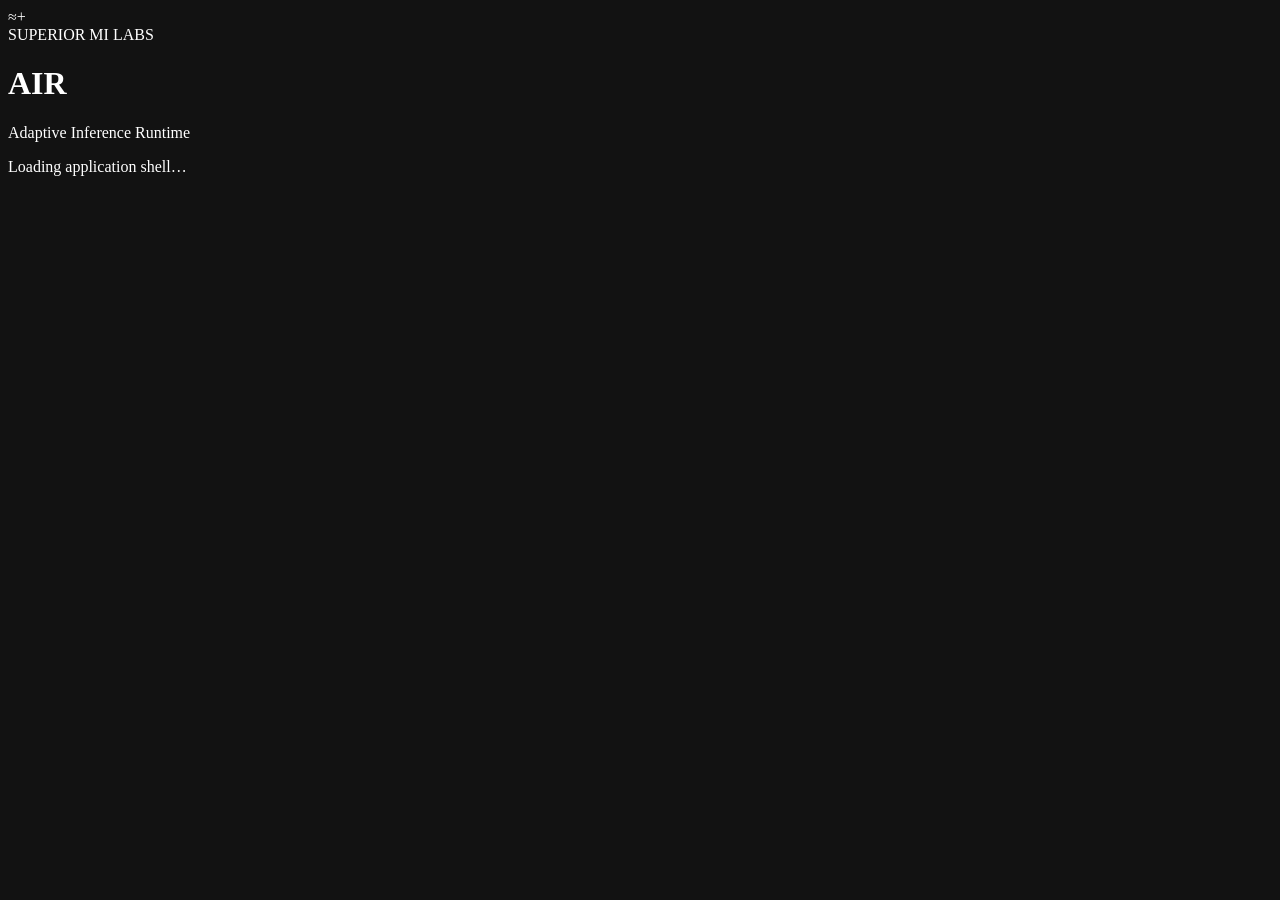
==== commit dc21a313: "Add AIR Web 3.2 public command center" ====
--- a/web/index.html
+++ b/web/index.html
@@ -1,274 +1,50 @@
 <!doctype html>
 <html lang="en">
 <head>
-  <meta charset="utf-8" />
-  <meta name="viewport" content="width=device-width, initial-scale=1" />
-  <meta name="theme-color" content="#07111a" />
-  <meta name="color-scheme" content="dark" />
-  <title>AIR Command Center · Superior MI Labs</title>
-  <meta name="description" content="AIR runtime command center by Superior MI Labs." />
-  <link rel="stylesheet" href="./styles.css" />
+  <meta charset="utf-8">
+  <meta name="viewport" content="width=device-width,initial-scale=1">
+  <meta name="air-web-version" content="3.2.0">
+  <meta http-equiv="Cache-Control" content="no-store, no-cache, must-revalidate">
+  <meta http-equiv="Pragma" content="no-cache">
+  <meta name="color-scheme" content="dark">
+  <title>AIR · Superior MI Labs</title>
+  <link rel="icon" href="data:image/svg+xml,<svg xmlns=%22http://www.w3.org/2000/svg%22 viewBox=%220 0 64 64%22><rect width=%2264%22 height=%2264%22 rx=%2214%22 fill=%22%23091420%22/><path d=%22M10 38c9-12 17-12 26 0 7 9 13 9 18 0%22 fill=%22none%22 stroke=%22%2358b8e8%22 stroke-width=%225%22 stroke-linecap=%22round%22/><path d=%22M44 15v16M36 23h16%22 stroke=%22%23c88a55%22 stroke-width=%224%22 stroke-linecap=%22round%22/></svg>">
+  <link rel="stylesheet" href="/app/styles-v320.css">
+  <script>
+    window.__AIR_WEB_BOOT = { version: '3.2.0', started: false };
+    window.addEventListener('error', function (event) {
+      var target = document.getElementById('boot-status');
+      if (target) {
+        target.textContent = 'UI error · ' + (event.message || 'unknown script error');
+        target.className = 'boot-status bad';
+      }
+    });
+  </script>
+  <script defer src="/app/core-v320.js"></script>
+  <script defer src="/app/api-v320.js"></script>
+  <script defer src="/app/views/home-v320.js"></script>
+  <script defer src="/app/views/playground-v320.js"></script>
+  <script defer src="/app/views/decision-v320.js"></script>
+  <script defer src="/app/views/models-v320.js"></script>
+  <script defer src="/app/views/runtime-v320.js"></script>
+  <script defer src="/app/views/diagnostics-v320.js"></script>
+  <script defer src="/app/views/metrics-v320.js"></script>
+  <script defer src="/app/views/setup-v320.js"></script>
+  <script defer src="/app/views/about-v320.js"></script>
+  <script defer src="/app/main-v320.js"></script>
 </head>
 <body>
-  <div class="app-shell" id="appShell">
-    <header class="site-header">
-      <a class="brand" href="#overview" aria-label="AIR home">
-        <svg class="brand-mark" viewBox="0 0 84 48" role="img" aria-label="Superior MI Labs wave mark">
-          <path d="M5 30c13-15 23-20 33-14 8 5 11 15 20 14 7-1 12-8 20-17" />
-          <path d="M5 39c13-12 23-15 33-9 7 4 12 10 20 9 8-1 13-7 20-13" />
-          <path class="mark-accent" d="M67 5v12M61 11h12" />
-        </svg>
-        <span class="brand-copy">
-          <strong>AIR</strong>
-          <span>by Superior MI Labs</span>
-        </span>
-      </a>
-
-      <nav class="main-nav" aria-label="Primary navigation">
-        <button class="nav-link active" data-view="overview">Overview</button>
-        <button class="nav-link" data-view="strategy">Strategy Lab</button>
-        <button class="nav-link" data-view="playground">Playground</button>
-        <button class="nav-link" data-view="diagnostics">Diagnostics</button>
-        <button class="nav-link" data-view="model">Model</button>
-      </nav>
-
-      <div class="header-actions">
-        <button class="icon-button" id="refreshNow" title="Refresh now" aria-label="Refresh runtime">
-          <svg viewBox="0 0 24 24"><path d="M20 12a8 8 0 1 1-2.3-5.7M20 4v6h-6"/></svg>
-        </button>
-        <button class="connection-pill" id="connectionPill" aria-live="polite">
-          <span class="status-dot status-unknown"></span>
-          <span id="connectionLabel">Connecting</span>
-        </button>
+  <noscript><div class="fatal">AIR Command Center requires JavaScript.</div></noscript>
+  <div id="app">
+    <div class="boot-screen">
+      <div class="brand-mark" aria-hidden="true"><span class="wave">≈</span><span class="plus">+</span></div>
+      <div>
+        <div class="eyebrow">SUPERIOR MI LABS</div>
+        <h1>AIR</h1>
+        <p>Adaptive Inference Runtime</p>
+        <div id="boot-status" class="boot-status">Loading application shell…</div>
       </div>
-    </header>
-
-    <div class="status-strip" aria-label="Live runtime summary">
-      <div class="strip-item emphasis">
-        <span class="eyebrow">Runtime</span>
-        <strong id="stripStatus">Connecting…</strong>
-      </div>
-      <div class="strip-item"><span class="eyebrow">Backend</span><strong id="stripBackend">—</strong></div>
-      <div class="strip-item"><span class="eyebrow">Model</span><strong id="stripModel">—</strong></div>
-      <div class="strip-item"><span class="eyebrow">Strategy</span><strong id="stripStrategy">—</strong></div>
-      <div class="strip-item"><span class="eyebrow">Active</span><strong id="stripActive">—</strong></div>
-      <div class="strip-item"><span class="eyebrow">Queued</span><strong id="stripQueued">—</strong></div>
-      <div class="strip-item wide"><span class="eyebrow">Generated tok/s</span><strong id="stripTps">—</strong><span class="sparkline" id="throughputSpark"></span></div>
     </div>
-
-    <main>
-      <section class="view active" id="view-overview" data-view-section="overview">
-        <section class="hero-panel">
-          <div class="hero-copy">
-            <span class="kicker">Advanced Inference Runtime</span>
-            <h1>See the engine think.<br><span>Keep the engine honest.</span></h1>
-            <p>A live operational surface for AIR planning, scheduling, memory, model execution, and evidence. Built to expose the real runtime rather than hide it behind a generic chat shell.</p>
-            <div class="hero-actions">
-              <button class="primary-button" data-jump="playground">Run AIR</button>
-              <button class="secondary-button" data-jump="strategy">Inspect planner</button>
-            </div>
-          </div>
-          <div class="hero-visual" aria-hidden="true">
-            <div class="horizon horizon-one"></div>
-            <div class="horizon horizon-two"></div>
-            <div class="horizon horizon-three"></div>
-            <div class="north-star"></div>
-            <div class="hero-quote">DEEPER CONTEXT<br>BETTER DECISIONS<br><span>BUILT IN UPPER MICHIGAN</span></div>
-          </div>
-        </section>
-
-        <section class="metric-grid" aria-label="Runtime metrics">
-          <article class="metric-card"><div class="metric-head"><span>Throughput</span><span class="metric-icon">↗</span></div><strong id="metricTps">—</strong><small>generated tokens / second</small></article>
-          <article class="metric-card"><div class="metric-head"><span>P50 total</span><span class="metric-icon">◌</span></div><strong id="metricP50">—</strong><small>request latency</small></article>
-          <article class="metric-card"><div class="metric-head"><span>P95 total</span><span class="metric-icon">◷</span></div><strong id="metricP95">—</strong><small>tail latency</small></article>
-          <article class="metric-card"><div class="metric-head"><span>Prefix reuse</span><span class="metric-icon">∞</span></div><strong id="metricPrefix">—</strong><small>reused prompt tokens</small></article>
-          <article class="metric-card"><div class="metric-head"><span>Completed</span><span class="metric-icon">✓</span></div><strong id="metricCompleted">—</strong><small>requests this process</small></article>
-          <article class="metric-card"><div class="metric-head"><span>Failures</span><span class="metric-icon">!</span></div><strong id="metricFailed">—</strong><small>failed + stream delivery</small></article>
-        </section>
-
-        <section class="dashboard-grid">
-          <article class="panel panel-strategy">
-            <div class="panel-header">
-              <div><span class="panel-kicker">Planner</span><h2>Strategy Lab</h2><p id="plannerReason">Waiting for planner state.</p></div>
-              <div class="selected-strategy"><span>Selected</span><strong id="strategySelected">—</strong></div>
-            </div>
-            <div class="strategy-summary" id="strategySummary">
-              <div><span>Mode</span><strong id="plannerMode">—</strong></div>
-              <div><span>Objective</span><strong id="plannerObjective">—</strong></div>
-              <div><span>Transition</span><strong id="plannerTransition">—</strong></div>
-              <div><span>Break-even</span><strong id="plannerBreakEven">—</strong></div>
-            </div>
-            <div class="table-wrap">
-              <table class="data-table">
-                <thead><tr><th>Candidate</th><th>Disposition</th><th>Memory</th><th>Hot</th><th>Transition</th><th>Horizon</th><th>Break-even</th></tr></thead>
-                <tbody id="candidateRows"><tr><td colspan="7" class="empty-cell">No candidate data reported yet.</td></tr></tbody>
-              </table>
-            </div>
-          </article>
-
-          <article class="panel panel-flow">
-            <div class="panel-header compact">
-              <div><span class="panel-kicker">Scheduler</span><h2>Request flow</h2></div>
-              <span class="live-badge"><span class="status-dot status-unknown"></span>Live</span>
-            </div>
-            <div class="flow-line" id="requestFlow">
-              <div class="flow-stage"><span class="flow-orb" id="flowQueuedOrb"></span><strong>Queued</strong><em id="flowQueued">—</em></div>
-              <span class="flow-connector"></span>
-              <div class="flow-stage"><span class="flow-orb" id="flowAdmittedOrb"></span><strong>Admitted</strong><em id="flowAdmitted">—</em></div>
-              <span class="flow-connector"></span>
-              <div class="flow-stage"><span class="flow-orb" id="flowPrefillOrb"></span><strong>Prefill</strong><em id="flowPrefill">—</em></div>
-              <span class="flow-connector"></span>
-              <div class="flow-stage"><span class="flow-orb" id="flowDecodeOrb"></span><strong>Decode</strong><em id="flowDecode">—</em></div>
-              <span class="flow-connector"></span>
-              <div class="flow-stage"><span class="flow-orb" id="flowCompleteOrb"></span><strong>Complete</strong><em id="flowComplete">—</em></div>
-            </div>
-            <div class="scheduler-grid">
-              <div><span>Max active</span><strong id="schedMaxActive">—</strong></div>
-              <div><span>Token budget / cycle</span><strong id="schedTokenBudget">—</strong></div>
-              <div><span>Prefill quantum</span><strong id="schedPrefillQuantum">—</strong></div>
-              <div><span>Prefill batch width</span><strong id="schedPrefillBatch">—</strong></div>
-              <div><span>Decode batch width</span><strong id="schedDecodeBatch">—</strong></div>
-              <div><span>Stream queue</span><strong id="schedStreamQueue">—</strong></div>
-            </div>
-          </article>
-
-          <article class="panel panel-memory">
-            <div class="panel-header compact">
-              <div><span class="panel-kicker">Memory</span><h2>State & resources</h2></div>
-              <span class="capability-chip" id="checkpointingChip">Checkpointing —</span>
-            </div>
-            <div class="resource-bars">
-              <div class="resource-row"><div><span>Device memory</span><strong id="deviceMemoryLabel">—</strong></div><div class="bar"><span id="deviceMemoryBar"></span></div></div>
-              <div class="resource-row"><div><span>KV memory</span><strong id="kvMemoryLabel">—</strong></div><div class="bar"><span id="kvMemoryBar"></span></div></div>
-              <div class="resource-row"><div><span>Admission reserve</span><strong id="admissionLabel">—</strong></div><div class="bar"><span id="admissionBar"></span></div></div>
-              <div class="resource-row"><div><span>KV pool</span><strong id="kvPoolLabel">—</strong></div><div class="bar"><span id="kvPoolBar"></span></div></div>
-            </div>
-            <div class="memory-facts">
-              <div><span>Prepared artifacts</span><strong id="preparedArtifacts">—</strong></div>
-              <div><span>Prefix cache</span><strong id="prefixCacheCap">—</strong></div>
-              <div><span>Paged KV</span><strong id="pagedKvCap">—</strong></div>
-              <div><span>Greedy device selection</span><strong id="greedyCap">—</strong></div>
-            </div>
-            <div class="optional-module" id="sequenceStoreModule" hidden>
-              <span class="panel-kicker">Detected capability</span>
-              <h3>Sequence state store</h3>
-              <div class="mini-grid" id="sequenceStoreGrid"></div>
-            </div>
-          </article>
-
-          <article class="panel panel-playground compact-playground">
-            <div class="panel-header compact">
-              <div><span class="panel-kicker">Generate</span><h2>Native AIR playground</h2></div>
-              <button class="text-button" data-jump="playground">Open full view →</button>
-            </div>
-            <textarea id="quickPrompt" rows="5" placeholder="Ask AIR to explain, plan, inspect, or reason…"></textarea>
-            <div class="quick-controls">
-              <label>Max tokens <input id="quickMaxTokens" type="number" min="1" max="4096" value="192"></label>
-              <label>Temp <input id="quickTemperature" type="number" min="0" max="2" step="0.1" value="0"></label>
-              <label class="toggle-label"><input id="quickStream" type="checkbox" checked><span class="toggle"></span>Stream</label>
-              <button class="primary-button small" id="quickRun">Run</button>
-            </div>
-            <pre class="response-box" id="quickResponse" aria-live="polite">Ready.</pre>
-          </article>
-
-          <article class="panel panel-events">
-            <div class="panel-header compact">
-              <div><span class="panel-kicker">Runtime evidence</span><h2>Event timeline</h2></div>
-              <div class="event-controls"><input id="overviewEventFilter" type="search" placeholder="request ID / event type"><button class="text-button" data-jump="diagnostics">All diagnostics →</button></div>
-            </div>
-            <div class="event-list" id="overviewEvents"><div class="empty-state">Waiting for runtime events.</div></div>
-          </article>
-
-          <article class="panel panel-model">
-            <div class="panel-header compact">
-              <div><span class="panel-kicker">Loaded model</span><h2 id="modelTitle">No model reported</h2></div>
-              <span class="backend-badge" id="modelBackendBadge">—</span>
-            </div>
-            <dl class="spec-grid">
-              <div><dt>Format</dt><dd id="modelFormat">—</dd></div>
-              <div><dt>Architecture</dt><dd id="modelArch">—</dd></div>
-              <div><dt>Layers</dt><dd id="modelLayers">—</dd></div>
-              <div><dt>Embedding</dt><dd id="modelEmbedding">—</dd></div>
-              <div><dt>Context</dt><dd id="modelContext">—</dd></div>
-              <div><dt>Vocabulary</dt><dd id="modelVocab">—</dd></div>
-            </dl>
-            <div class="readonly-note"><strong>Runtime mutation is intentionally unavailable.</strong><span>Model hot-swap, backend changes, scheduler limits, and Strategy Lab objective changes still require process-level configuration.</span></div>
-          </article>
-
-          <article class="panel panel-api">
-            <div class="panel-header compact">
-              <div><span class="panel-kicker">Developer</span><h2>Raw API</h2></div>
-              <div class="segmented compact-segmented" id="rawApiTabs">
-                <button class="segment active" data-raw="runtime">Runtime</button>
-                <button class="segment" data-raw="events">Events</button>
-                <button class="segment" data-raw="model">Model</button>
-                <button class="segment" data-raw="last">Last request</button>
-              </div>
-            </div>
-            <pre class="code-panel" id="rawApiOutput">{}</pre>
-          </article>
-        </section>
-      </section>
-
-      <section class="view" id="view-strategy" data-view-section="strategy">
-        <div class="section-heading"><span class="kicker">Strategy Lab</span><h1>Planner decisions, exposed.</h1><p>The selected strategy and every reported candidate remain tied to AIR's runtime snapshot. This page never fabricates a planner verdict.</p></div>
-        <div class="two-column-layout">
-          <article class="panel large-panel">
-            <div class="panel-header"><div><span class="panel-kicker">Current planner</span><h2 id="strategyPageSelected">—</h2><p id="strategyPageReason">No planner decision reported yet.</p></div><span class="backend-badge" id="strategyPageBackend">—</span></div>
-            <div class="decision-grid">
-              <div><span>Mode</span><strong id="strategyMode">—</strong></div><div><span>Manifest</span><strong id="strategyManifest">—</strong></div><div><span>Objective</span><strong id="strategyObjective">—</strong></div><div><span>Eligible</span><strong id="strategyEligible">—</strong></div><div><span>Prepared state</span><strong id="strategyPrepared">—</strong></div><div><span>KV page</span><strong id="strategyKvPage">—</strong></div>
-            </div>
-            <div class="table-wrap spacious"><table class="data-table"><thead><tr><th>Strategy</th><th>Disposition</th><th>Eligible</th><th>Memory feasible</th><th>Prepared hot</th><th>Transition</th><th>Horizon</th><th>Break-even</th><th>Artifact bytes</th></tr></thead><tbody id="strategyPageRows"><tr><td colspan="9" class="empty-cell">No candidate data reported.</td></tr></tbody></table></div>
-          </article>
-          <aside class="panel insight-panel"><span class="panel-kicker">Execution tactics</span><h2>Selected physical path</h2><dl class="stacked-specs"><div><dt>Backend</dt><dd id="tacticBackend">—</dd></div><div><dt>Prefill quantum</dt><dd id="tacticPrefillQuantum">—</dd></div><div><dt>Prefill block linear</dt><dd id="tacticPrefillLinear">—</dd></div><div><dt>Decode block linear</dt><dd id="tacticDecodeLinear">—</dd></div><div><dt>Decode output linear</dt><dd id="tacticDecodeOutput">—</dd></div><div><dt>Prefill attention</dt><dd id="tacticPrefillAttention">—</dd></div><div><dt>Decode attention</dt><dd id="tacticDecodeAttention">—</dd></div></dl><div class="readonly-note"><strong>Read only by design.</strong><span>The current HTTP surface does not expose runtime planner mutation. AIR remains the sole decision authority.</span></div></aside>
-        </div>
-      </section>
-
-      <section class="view" id="view-playground" data-view-section="playground">
-        <div class="section-heading"><span class="kicker">Playground</span><h1>Talk to AIR without hiding AIR.</h1><p>Use the native endpoint for full request metrics, or the compatible chat/completion surfaces when semantics matter more than detailed timing.</p></div>
-        <div class="playground-layout">
-          <article class="panel playground-console">
-            <div class="segmented" id="playgroundModeTabs"><button class="segment active" data-mode="native">Native AIR</button><button class="segment" data-mode="chat">Chat</button><button class="segment" data-mode="completion">Completion</button></div>
-            <textarea id="playgroundPrompt" rows="12" placeholder="Describe what you want AIR to reason about…"></textarea>
-            <div class="control-grid">
-              <label>Max tokens<input id="maxTokens" type="number" min="1" max="8192" value="256"></label>
-              <label>Temperature<input id="temperature" type="number" min="0" max="2" step="0.1" value="0"></label>
-              <label>Top-p<input id="topP" type="number" min="0" max="1" step="0.05" value="1"></label>
-              <label>Top-k<input id="topK" type="number" min="0" max="1000" value="0"></label>
-              <label>Seed<input id="seed" type="number" value="0"></label>
-              <label class="toggle-label strong-toggle"><input id="streamToggle" type="checkbox" checked><span class="toggle"></span>Streaming</label>
-            </div>
-            <div class="run-row"><button class="primary-button" id="runPlayground">Run request</button><button class="secondary-button danger" id="abortPlayground" disabled>Abort stream</button><span id="playgroundStatus">Ready.</span></div>
-            <pre class="response-box large" id="playgroundResponse" aria-live="polite"></pre>
-          </article>
-          <aside class="panel request-inspector"><span class="panel-kicker">Request inspector</span><h2>Native timing</h2><div class="waterfall" id="timingWaterfall"><div class="empty-state">Run a native AIR request to populate detailed request metrics.</div></div><div class="inspector-facts" id="requestFacts"></div></aside>
-        </div>
-      </section>
-
-      <section class="view" id="view-diagnostics" data-view-section="diagnostics">
-        <div class="section-heading"><span class="kicker">Diagnostics</span><h1>Events first. Assumptions never.</h1><p>A bounded browser history merges AIR's recent event window by sequence number. Filters are presentation-only.</p></div>
-        <article class="panel diagnostics-panel">
-          <div class="diagnostic-toolbar"><input id="eventSearch" type="search" placeholder="Filter by request ID, type, detail, or sequence"><select id="eventTypeFilter"><option value="">All event types</option></select><span id="eventCount">0 events</span></div>
-          <div class="diagnostic-table-wrap"><table class="data-table diagnostic-table"><thead><tr><th>Time</th><th>Seq</th><th>Category</th><th>Event</th><th>Request</th><th>Detail</th></tr></thead><tbody id="diagnosticRows"><tr><td colspan="6" class="empty-cell">No events reported.</td></tr></tbody></table></div>
-        </article>
-        <div class="two-column-layout lower-gap">
-          <article class="panel"><div class="panel-header compact"><div><span class="panel-kicker">Raw diagnostics</span><h2>Prometheus metrics</h2></div><button class="text-button" id="refreshMetrics">Refresh</button></div><pre class="code-panel tall" id="metricsOutput"># Metrics not loaded yet.</pre></article>
-          <article class="panel"><span class="panel-kicker">Connection</span><h2>Frontend runtime behavior</h2><dl class="stacked-specs"><div><dt>Polling</dt><dd>0.8s visible / 3s hidden</dd></div><div><dt>Event history</dt><dd>Bounded to 400 unique sequences</dd></div><div><dt>Transport</dt><dd>Same-origin fetch</dd></div><div><dt>Streaming</dt><dd>POST + ReadableStream SSE parsing</dd></div><div><dt>Output rendering</dt><dd>Text only</dd></div></dl><div class="readonly-note"><strong>Security boundary</strong><span>This command center assumes AIR remains local-only. Do not expose an unauthenticated admin surface directly to the public Internet.</span></div></article>
-        </div>
-      </section>
-
-      <section class="view" id="view-model" data-view-section="model">
-        <div class="section-heading"><span class="kicker">Model</span><h1>Loaded model metadata.</h1><p>Reported directly by AIR's model endpoints. No synthetic capability claims.</p></div>
-        <div class="model-layout">
-          <article class="panel model-hero-card"><span class="panel-kicker">Active model</span><h2 id="modelPageTitle">No model reported</h2><p id="modelPageSubtitle">Waiting for /model.</p><div class="model-stat-row"><div><span>Architecture</span><strong id="modelPageArch">—</strong></div><div><span>Context</span><strong id="modelPageContext">—</strong></div><div><span>Layers</span><strong id="modelPageLayers">—</strong></div><div><span>Embedding</span><strong id="modelPageEmbedding">—</strong></div></div></article>
-          <article class="panel"><span class="panel-kicker">OpenAI-compatible discovery</span><h2>/v1/models</h2><pre class="code-panel tall" id="modelsOutput">{}</pre></article>
-        </div>
-      </section>
-    </main>
-
-    <footer class="site-footer"><div class="footer-brand"><svg class="brand-mark small-mark" viewBox="0 0 84 48"><path d="M5 30c13-15 23-20 33-14 8 5 11 15 20 14 7-1 12-8 20-17"/><path d="M5 39c13-12 23-15 33-9 7 4 12 10 20 9 8-1 13-7 20-13"/><path class="mark-accent" d="M67 5v12M61 11h12"/></svg><span><strong>Superior MI Labs</strong><small>Upper Michigan research & development</small></span></div><span>AIR · local-first command center</span></footer>
   </div>
-  <noscript><div class="noscript">AIR Command Center requires JavaScript to read the live runtime APIs.</div></noscript>
-  <script src="./app.js" defer></script>
 </body>
 </html>
